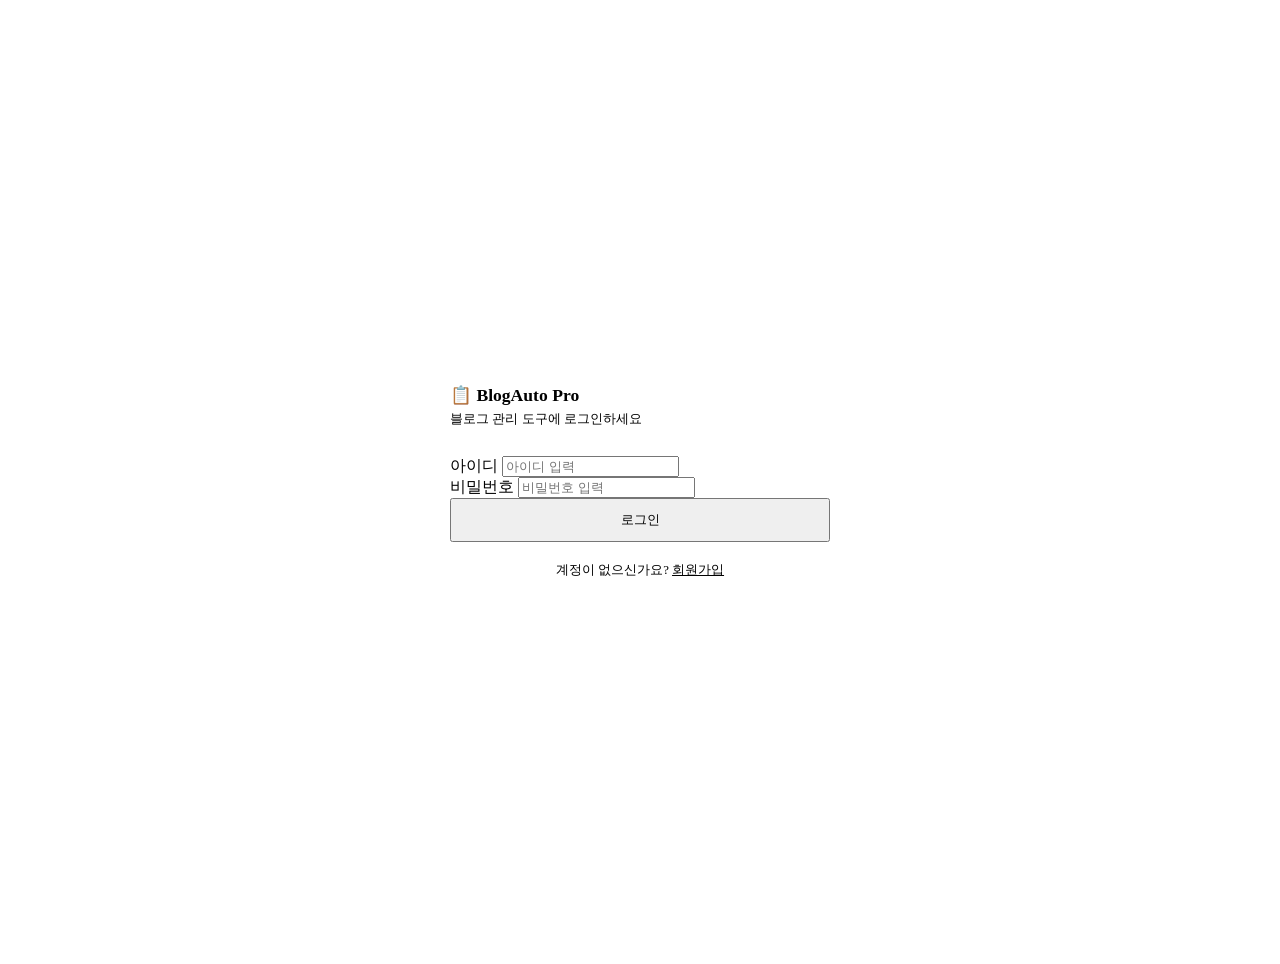
==== app.html @ a4517ece "Add files via upload" ====
<!DOCTYPE html>
<html lang="ko">
<head>
  <meta charset="UTF-8" />
  <meta name="viewport" content="width=device-width, initial-scale=1.0" />
  <title>BlogAuto Pro - 블로그 관리</title>
  <link rel="stylesheet" href="/css/style.css" />
  <style>
    .login-wrap {
      min-height: 100vh;
      display: flex;
      align-items: center;
      justify-content: center;
      padding: 24px;
    }
    .login-box {
      background: var(--card);
      border: 1px solid var(--border);
      border-radius: 20px;
      padding: 36px 32px;
      width: 100%;
      max-width: 380px;
    }
    .login-logo {
      font-size: 1.1rem;
      font-weight: 700;
      color: var(--green);
      margin-bottom: 4px;
    }
    .login-subtitle {
      font-size: 0.82rem;
      color: var(--muted);
      margin-bottom: 28px;
    }
    .login-error {
      background: #ef444415;
      border: 1px solid var(--red);
      border-radius: 8px;
      padding: 10px 12px;
      font-size: 0.82rem;
      color: var(--red);
      margin-bottom: 16px;
      display: none;
    }
  </style>
</head>
<body>
  <div class="login-wrap">
    <div class="login-box">
      <div class="login-logo">📋 BlogAuto Pro</div>
      <div class="login-subtitle">블로그 관리 도구에 로그인하세요</div>

      <div class="login-error" id="errorMsg"></div>

      <div class="form-group">
        <label class="form-label">아이디</label>
        <input type="text" class="form-input" id="userId" placeholder="아이디 입력" />
      </div>
      <div class="form-group">
        <label class="form-label">비밀번호</label>
        <input type="password" class="form-input" id="password" placeholder="비밀번호 입력" />
      </div>
      <button class="btn btn-primary" style="width:100%; justify-content:center; padding:11px;" id="loginBtn">
        로그인
      </button>

      <div style="margin-top:20px; text-align:center; font-size:0.8rem; color:var(--muted)">
        계정이 없으신가요?
        <a href="https://www.blogautopro.com/signup" style="color:var(--green)">회원가입</a>
      </div>
    </div>
  </div>

  <script>
    // 이미 로그인돼 있으면 키워드 페이지로 이동
    if (localStorage.getItem("ba_token")) {
      window.location.href = "/keywords.html";
    }

    async function login() {
      const id = document.getElementById("userId").value.trim();
      const pw = document.getElementById("password").value.trim();
      const errEl = document.getElementById("errorMsg");
      const btn = document.getElementById("loginBtn");

      if (!id || !pw) {
        errEl.textContent = "아이디와 비밀번호를 입력해주세요";
        errEl.style.display = "block";
        return;
      }

      btn.textContent = "로그인 중...";
      btn.disabled = true;

      try {
        const res = await fetch("https://www.blogautopro.com/api/auth", {
          method: "POST",
          headers: { "Content-Type": "application/json" },
          body: JSON.stringify({ action: "login", userId: id, password: pw }),
        });
        const data = await res.json();

        if (data.ok && data.token) {
          localStorage.setItem("ba_token", data.token);
          localStorage.setItem("ba_user", JSON.stringify(data.user || { id }));
          window.location.href = "/keywords.html";
        } else {
          errEl.textContent = data.error || "로그인에 실패했습니다";
          errEl.style.display = "block";
          btn.textContent = "로그인";
          btn.disabled = false;
        }
      } catch {
        errEl.textContent = "네트워크 오류가 발생했습니다";
        errEl.style.display = "block";
        btn.textContent = "로그인";
        btn.disabled = false;
      }
    }

    document.getElementById("loginBtn").addEventListener("click", login);
    document.addEventListener("keydown", e => { if (e.key === "Enter") login(); });
  </script>
</body>
</html>
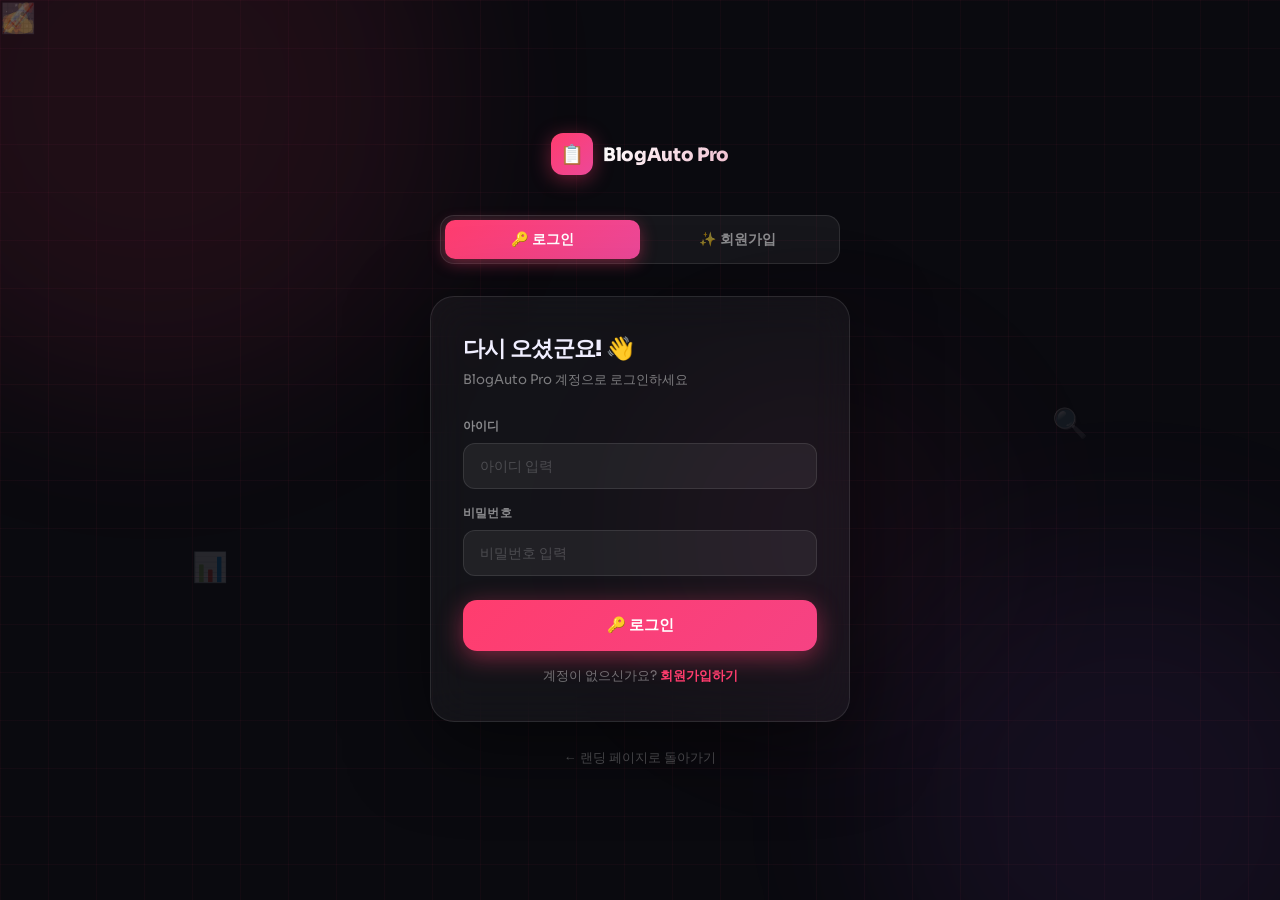
==== commit 400f87fd: "Update app.html" ====
--- a/app.html
+++ b/app.html
@@ -3,94 +3,342 @@
 <head>
   <meta charset="UTF-8" />
   <meta name="viewport" content="width=device-width, initial-scale=1.0" />
-  <title>BlogAuto Pro - 블로그 관리</title>
-  <link rel="stylesheet" href="/css/style.css" />
+  <title>로그인 — BlogAuto Pro</title>
+  <link href="https://fonts.googleapis.com/css2?family=Sora:wght@400;500;600;700;800&display=swap" rel="stylesheet"/>
   <style>
-    .login-wrap {
+    *, *::before, *::after { box-sizing: border-box; margin: 0; padding: 0; }
+    html { height: 100%; }
+    body {
+      font-family: 'Sora', sans-serif;
       min-height: 100vh;
+      background: #0a0a0f;
+      color: #f0eeff;
+      overflow-x: hidden;
       display: flex;
+      flex-direction: column;
+    }
+
+    /* ── 배경 효과 ── */
+    .bg-wrap {
+      position: fixed; inset: 0; z-index: 0; pointer-events: none; overflow: hidden;
+    }
+    .bg-blob {
+      position: absolute; border-radius: 50%; filter: blur(90px); opacity: 0.35;
+      animation: blobFloat 9s ease-in-out infinite;
+    }
+    .bg-blob-1 { width: 600px; height: 600px; background: rgba(255,61,110,0.25); top: -200px; left: -150px; animation-delay: 0s; }
+    .bg-blob-2 { width: 500px; height: 500px; background: rgba(168,85,247,0.2); bottom: -150px; right: -100px; animation-delay: -4s; }
+    .bg-blob-3 { width: 350px; height: 350px; background: rgba(236,72,153,0.15); top: 40%; left: 50%; animation-delay: -7s; }
+    @keyframes blobFloat {
+      0%,100% { transform: translateY(0) scale(1); }
+      50%      { transform: translateY(-30px) scale(1.06); }
+    }
+
+    /* 그리드 배경 */
+    .bg-grid {
+      position: absolute; inset: 0;
+      background-image:
+        linear-gradient(rgba(255,61,110,0.04) 1px, transparent 1px),
+        linear-gradient(90deg, rgba(255,61,110,0.04) 1px, transparent 1px);
+      background-size: 48px 48px;
+    }
+
+    /* 떠다니는 아이콘들 */
+    .float-icon {
+      position: absolute; font-size: 1.8rem; opacity: 0.12;
+      animation: floatIcon 6s ease-in-out infinite;
+    }
+    .float-icon:nth-child(1) { top: 15%; left: 8%; animation-delay: 0s; }
+    .float-icon:nth-child(2) { top: 25%; right: 10%; animation-delay: -2s; }
+    .float-icon:nth-child(3) { top: 60%; left: 5%; animation-delay: -4s; }
+    .float-icon:nth-child(4) { bottom: 20%; right: 8%; animation-delay: -1s; }
+    .float-icon:nth-child(5) { bottom: 35%; left: 15%; animation-delay: -3s; }
+    .float-icon:nth-child(6) { top: 45%; right: 15%; animation-delay: -5s; }
+    @keyframes floatIcon {
+      0%,100% { transform: translateY(0) rotate(0deg); }
+      50%      { transform: translateY(-20px) rotate(10deg); }
+    }
+
+    /* ── 메인 레이아웃 ── */
+    .page-wrap {
+      position: relative; z-index: 1;
+      flex: 1;
+      display: flex;
+      flex-direction: column;
       align-items: center;
       justify-content: center;
-      padding: 24px;
-    }
-    .login-box {
-      background: var(--card);
-      border: 1px solid var(--border);
-      border-radius: 20px;
+      padding: 24px 16px;
+      min-height: 100vh;
+    }
+
+    /* 상단 로고 */
+    .top-logo {
+      display: flex; align-items: center; gap: 10px;
+      margin-bottom: 40px; text-decoration: none;
+    }
+    .top-logo-icon {
+      width: 42px; height: 42px; border-radius: 12px;
+      background: linear-gradient(135deg, #ff3d6e, #ec4899);
+      display: flex; align-items: center; justify-content: center;
+      font-size: 1.2rem;
+      box-shadow: 0 4px 20px rgba(255,61,110,0.4);
+      animation: logoPulse 3s ease-in-out infinite;
+    }
+    @keyframes logoPulse {
+      0%,100% { box-shadow: 0 4px 20px rgba(255,61,110,0.4); }
+      50%      { box-shadow: 0 4px 32px rgba(255,61,110,0.7); }
+    }
+    .top-logo-text {
+      font-size: 1.15rem; font-weight: 800; letter-spacing: -0.02em;
+      background: linear-gradient(135deg, #fff, #f0c0d0);
+      -webkit-background-clip: text; -webkit-text-fill-color: transparent; background-clip: text;
+    }
+
+    /* 탭 (로그인/회원가입 전환) */
+    .tab-wrap {
+      display: flex; background: rgba(255,255,255,0.05);
+      border: 1px solid rgba(255,255,255,0.1);
+      border-radius: 14px; padding: 4px;
+      margin-bottom: 32px; width: 100%; max-width: 400px;
+    }
+    .tab-btn {
+      flex: 1; padding: 10px; border-radius: 10px; border: none;
+      font-family: 'Sora', sans-serif; font-size: 0.88rem; font-weight: 700;
+      cursor: pointer; transition: all 0.25s; color: rgba(255,255,255,0.5);
+      background: transparent;
+    }
+    .tab-btn.active {
+      background: linear-gradient(135deg, #ff3d6e, #ec4899);
+      color: white;
+      box-shadow: 0 4px 16px rgba(255,61,110,0.4);
+    }
+
+    /* 카드 */
+    .auth-card {
+      width: 100%; max-width: 420px;
+      background: rgba(255,255,255,0.04);
+      border: 1px solid rgba(255,255,255,0.1);
+      border-radius: 24px;
       padding: 36px 32px;
+      backdrop-filter: blur(20px);
+      box-shadow: 0 24px 80px rgba(0,0,0,0.5);
+    }
+
+    .auth-title {
+      font-size: 1.4rem; font-weight: 800; letter-spacing: -0.03em;
+      margin-bottom: 6px;
+    }
+    .auth-subtitle {
+      font-size: 0.83rem; color: rgba(255,255,255,0.45);
+      margin-bottom: 28px; line-height: 1.5;
+    }
+
+    /* 폼 */
+    .form-group { margin-bottom: 16px; }
+    .form-label {
+      display: block; font-size: 0.78rem; font-weight: 600;
+      color: rgba(255,255,255,0.5); margin-bottom: 8px; letter-spacing: 0.02em;
+    }
+    .form-input {
       width: 100%;
-      max-width: 380px;
-    }
-    .login-logo {
-      font-size: 1.1rem;
-      font-weight: 700;
-      color: var(--green);
-      margin-bottom: 4px;
-    }
-    .login-subtitle {
-      font-size: 0.82rem;
-      color: var(--muted);
-      margin-bottom: 28px;
-    }
-    .login-error {
-      background: #ef444415;
-      border: 1px solid var(--red);
-      border-radius: 8px;
-      padding: 10px 12px;
-      font-size: 0.82rem;
-      color: var(--red);
-      margin-bottom: 16px;
-      display: none;
+      background: rgba(255,255,255,0.06);
+      border: 1.5px solid rgba(255,255,255,0.1);
+      border-radius: 12px; padding: 13px 16px;
+      font-size: 0.9rem; font-family: 'Sora', sans-serif;
+      color: #f0eeff; outline: none; transition: all 0.2s;
+    }
+    .form-input::placeholder { color: rgba(255,255,255,0.2); }
+    .form-input:focus {
+      border-color: #ff3d6e;
+      background: rgba(255,61,110,0.06);
+      box-shadow: 0 0 0 3px rgba(255,61,110,0.15);
+    }
+
+    /* 에러 */
+    .error-box {
+      background: rgba(239,68,68,0.1);
+      border: 1px solid rgba(239,68,68,0.3);
+      border-radius: 10px; padding: 11px 14px;
+      font-size: 0.82rem; color: #fca5a5;
+      margin-bottom: 16px; display: none;
+    }
+
+    /* 제출 버튼 */
+    .btn-submit {
+      width: 100%; padding: 15px;
+      border: none; border-radius: 14px;
+      font-family: 'Sora', sans-serif; font-size: 0.95rem; font-weight: 700;
+      color: white; cursor: pointer;
+      background: linear-gradient(135deg, #ff3d6e, #ec4899);
+      background-size: 200% 200%;
+      box-shadow: 0 6px 24px rgba(255,61,110,0.45);
+      transition: all 0.25s;
+      animation: gradientShift 4s ease infinite;
+      margin-top: 8px;
+    }
+    .btn-submit:hover:not(:disabled) {
+      transform: translateY(-2px);
+      box-shadow: 0 10px 32px rgba(255,61,110,0.6);
+    }
+    .btn-submit:disabled { opacity: 0.6; cursor: not-allowed; transform: none; }
+    @keyframes gradientShift {
+      0% { background-position: 0% 50%; }
+      50% { background-position: 100% 50%; }
+      100% { background-position: 0% 50%; }
+    }
+
+    /* 구분선 */
+    .divider {
+      display: flex; align-items: center; gap: 12px;
+      margin: 20px 0; color: rgba(255,255,255,0.2); font-size: 0.78rem;
+    }
+    .divider::before, .divider::after {
+      content: ''; flex: 1; height: 1px; background: rgba(255,255,255,0.1);
+    }
+
+    /* 하단 링크 */
+    .auth-footer {
+      text-align: center; margin-top: 20px;
+      font-size: 0.82rem; color: rgba(255,255,255,0.4);
+    }
+    .auth-footer a { color: #ff3d6e; font-weight: 600; text-decoration: none; }
+    .auth-footer a:hover { text-decoration: underline; }
+
+    /* 랜딩으로 돌아가기 */
+    .back-link {
+      display: inline-flex; align-items: center; gap: 6px;
+      margin-top: 28px; font-size: 0.8rem; color: rgba(255,255,255,0.3);
+      text-decoration: none; transition: color 0.2s;
+    }
+    .back-link:hover { color: rgba(255,255,255,0.7); }
+
+    /* 로그인 성공 시 대시보드 버튼 */
+    .btn-dashboard {
+      width: 100%; padding: 15px;
+      border: none; border-radius: 14px;
+      font-family: 'Sora', sans-serif; font-size: 0.95rem; font-weight: 700;
+      color: white; cursor: pointer;
+      background: linear-gradient(135deg, #10b981, #059669);
+      box-shadow: 0 6px 24px rgba(16,185,129,0.4);
+      transition: all 0.25s; text-decoration: none;
+      display: none; align-items: center; justify-content: center; gap: 8px;
+      margin-top: 8px;
+    }
+
+    /* 반응형 */
+    @media (max-width: 480px) {
+      .auth-card { padding: 28px 20px; border-radius: 20px; }
+      .auth-title { font-size: 1.2rem; }
     }
   </style>
 </head>
 <body>
-  <div class="login-wrap">
-    <div class="login-box">
-      <div class="login-logo">📋 BlogAuto Pro</div>
-      <div class="login-subtitle">블로그 관리 도구에 로그인하세요</div>
-
-      <div class="login-error" id="errorMsg"></div>
+
+  <!-- 배경 -->
+  <div class="bg-wrap">
+    <div class="bg-grid"></div>
+    <div class="bg-blob bg-blob-1"></div>
+    <div class="bg-blob bg-blob-2"></div>
+    <div class="bg-blob bg-blob-3"></div>
+    <div class="float-icon">📊</div>
+    <div class="float-icon">🔍</div>
+    <div class="float-icon">💰</div>
+    <div class="float-icon">✍️</div>
+    <div class="float-icon">📈</div>
+    <div class="float-icon">🚀</div>
+  </div>
+
+  <div class="page-wrap">
+
+    <!-- 로고 -->
+    <a href="/index.html" class="top-logo">
+      <div class="top-logo-icon">📋</div>
+      <div class="top-logo-text">BlogAuto Pro</div>
+    </a>
+
+    <!-- 탭 -->
+    <div class="tab-wrap">
+      <button class="tab-btn active" id="tabLogin" onclick="switchTab('login')">🔑 로그인</button>
+      <button class="tab-btn" id="tabSignup" onclick="switchTab('signup')">✨ 회원가입</button>
+    </div>
+
+    <!-- 로그인 카드 -->
+    <div class="auth-card" id="loginCard">
+      <div class="auth-title">다시 오셨군요! 👋</div>
+      <div class="auth-subtitle">BlogAuto Pro 계정으로 로그인하세요</div>
+
+      <div class="error-box" id="loginError"></div>
 
       <div class="form-group">
         <label class="form-label">아이디</label>
-        <input type="text" class="form-input" id="userId" placeholder="아이디 입력" />
+        <input type="text" class="form-input" id="loginId" placeholder="아이디 입력" autocomplete="username" />
       </div>
       <div class="form-group">
         <label class="form-label">비밀번호</label>
-        <input type="password" class="form-input" id="password" placeholder="비밀번호 입력" />
+        <input type="password" class="form-input" id="loginPw" placeholder="비밀번호 입력" autocomplete="current-password" />
       </div>
-      <button class="btn btn-primary" style="width:100%; justify-content:center; padding:11px;" id="loginBtn">
-        로그인
-      </button>
-
-      <div style="margin-top:20px; text-align:center; font-size:0.8rem; color:var(--muted)">
-        계정이 없으신가요?
-        <a href="https://www.blogautopro.com/signup" style="color:var(--green)">회원가입</a>
+
+      <button class="btn-submit" id="loginBtn" onclick="doLogin()">🔑 로그인</button>
+      <a href="/keywords.html" class="btn-dashboard" id="dashboardBtn">📊 블로그 관리 시작하기 →</a>
+
+      <div class="auth-footer" style="margin-top:16px;">
+        계정이 없으신가요? <a href="#" onclick="switchTab('signup')">회원가입하기</a>
       </div>
     </div>
+
+    <!-- 회원가입 카드 -->
+    <div class="auth-card" id="signupCard" style="display:none;">
+      <div class="auth-title">함께 시작해요! 🚀</div>
+      <div class="auth-subtitle">BlogAuto Pro 계정을 만들고 블로그 관리를 시작하세요</div>
+
+      <div class="error-box" id="signupError"></div>
+
+      <button class="btn-submit" style="background: linear-gradient(135deg, #6c5ce7, #a855f7); box-shadow: 0 6px 24px rgba(108,92,231,0.45);"
+        onclick="window.location.href='https://www.blogautopro.com/signup'">
+        ✨ BlogAuto Pro에서 회원가입하기
+      </button>
+
+      <div class="divider">회원가입 후 로그인하세요</div>
+
+      <div class="auth-footer">
+        이미 계정이 있으신가요? <a href="#" onclick="switchTab('login')">로그인하기</a>
+      </div>
+    </div>
+
+    <!-- 뒤로가기 -->
+    <a href="/index.html" class="back-link">← 랜딩 페이지로 돌아가기</a>
+
   </div>
 
   <script>
-    // 이미 로그인돼 있으면 키워드 페이지로 이동
+    // 이미 로그인돼 있으면 바로 대시보드로
     if (localStorage.getItem("ba_token")) {
-      window.location.href = "/keywords.html";
-    }
-
-    async function login() {
-      const id = document.getElementById("userId").value.trim();
-      const pw = document.getElementById("password").value.trim();
-      const errEl = document.getElementById("errorMsg");
+      document.getElementById("loginBtn").style.display = "none";
+      const db = document.getElementById("dashboardBtn");
+      db.style.display = "flex";
+    }
+
+    function switchTab(tab) {
+      const isLogin = tab === "login";
+      document.getElementById("tabLogin").classList.toggle("active", isLogin);
+      document.getElementById("tabSignup").classList.toggle("active", !isLogin);
+      document.getElementById("loginCard").style.display = isLogin ? "block" : "none";
+      document.getElementById("signupCard").style.display = isLogin ? "none" : "block";
+    }
+
+    async function doLogin() {
+      const id = document.getElementById("loginId").value.trim();
+      const pw = document.getElementById("loginPw").value.trim();
+      const errEl = document.getElementById("loginError");
       const btn = document.getElementById("loginBtn");
 
       if (!id || !pw) {
         errEl.textContent = "아이디와 비밀번호를 입력해주세요";
-        errEl.style.display = "block";
-        return;
+        errEl.style.display = "block"; return;
       }
 
-      btn.textContent = "로그인 중...";
-      btn.disabled = true;
+      btn.textContent = "로그인 중..."; btn.disabled = true;
+      errEl.style.display = "none";
 
       try {
         const res = await fetch("https://www.blogautopro.com/api/auth", {
@@ -103,23 +351,30 @@
         if (data.ok && data.token) {
           localStorage.setItem("ba_token", data.token);
           localStorage.setItem("ba_user", JSON.stringify(data.user || { id }));
-          window.location.href = "/keywords.html";
+          btn.textContent = "✅ 로그인 성공!";
+          setTimeout(() => { window.location.href = "/keywords.html"; }, 600);
         } else {
-          errEl.textContent = data.error || "로그인에 실패했습니다";
+          errEl.textContent = data.error || "아이디 또는 비밀번호가 틀렸어요";
           errEl.style.display = "block";
-          btn.textContent = "로그인";
-          btn.disabled = false;
+          btn.textContent = "🔑 로그인"; btn.disabled = false;
         }
       } catch {
         errEl.textContent = "네트워크 오류가 발생했습니다";
         errEl.style.display = "block";
-        btn.textContent = "로그인";
-        btn.disabled = false;
+        btn.textContent = "🔑 로그인"; btn.disabled = false;
       }
     }
 
-    document.getElementById("loginBtn").addEventListener("click", login);
-    document.addEventListener("keydown", e => { if (e.key === "Enter") login(); });
+    // URL 파라미터로 탭 전환
+    const params = new URLSearchParams(window.location.search);
+    if (params.get("tab") === "signup") switchTab("signup");
+
+    // Enter 키
+    document.addEventListener("keydown", e => {
+      if (e.key === "Enter") {
+        if (document.getElementById("loginCard").style.display !== "none") doLogin();
+      }
+    });
   </script>
 </body>
 </html>
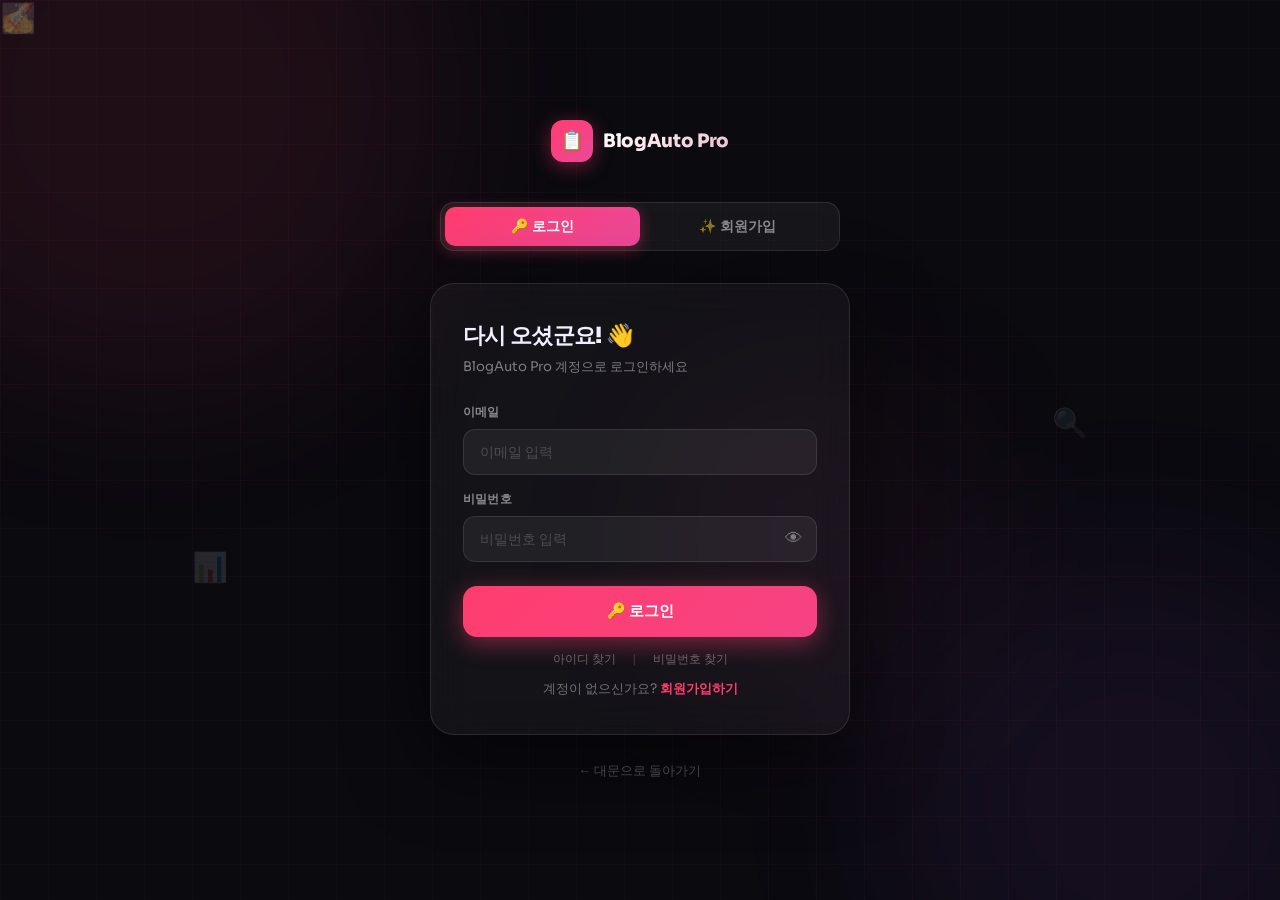
==== commit 247fddbc: "Update app.html" ====
--- a/app.html
+++ b/app.html
@@ -270,18 +270,26 @@
       <div class="error-box" id="loginError"></div>
 
       <div class="form-group">
-        <label class="form-label">아이디</label>
-        <input type="text" class="form-input" id="loginId" placeholder="아이디 입력" autocomplete="username" />
+        <label class="form-label">이메일</label>
+        <input type="email" class="form-input" id="loginId" placeholder="이메일 입력" autocomplete="email" />
       </div>
       <div class="form-group">
         <label class="form-label">비밀번호</label>
-        <input type="password" class="form-input" id="loginPw" placeholder="비밀번호 입력" autocomplete="current-password" />
+        <div style="position:relative;">
+          <input type="password" class="form-input" id="loginPw" placeholder="비밀번호 입력" autocomplete="current-password" style="padding-right:48px;" />
+          <button type="button" id="togglePw" onclick="togglePassword()" style="position:absolute;right:14px;top:50%;transform:translateY(-50%);background:none;border:none;cursor:pointer;color:rgba(255,255,255,0.4);font-size:1.1rem;padding:0;line-height:1;">👁</button>
+        </div>
       </div>
 
       <button class="btn-submit" id="loginBtn" onclick="doLogin()">🔑 로그인</button>
       <a href="/keywords.html" class="btn-dashboard" id="dashboardBtn">📊 블로그 관리 시작하기 →</a>
 
-      <div class="auth-footer" style="margin-top:16px;">
+      <div style="display:flex; justify-content:center; gap:16px; margin-top:14px;">
+        <a href="#" onclick="switchModal('findId')" style="font-size:0.78rem; color:rgba(255,255,255,0.35); text-decoration:none;">아이디 찾기</a>
+        <span style="color:rgba(255,255,255,0.15); font-size:0.78rem;">|</span>
+        <a href="#" onclick="switchModal('findPw')" style="font-size:0.78rem; color:rgba(255,255,255,0.35); text-decoration:none;">비밀번호 찾기</a>
+      </div>
+      <div class="auth-footer" style="margin-top:12px;">
         계정이 없으신가요? <a href="#" onclick="switchTab('signup')">회원가입하기</a>
       </div>
     </div>
@@ -305,17 +313,61 @@
       </div>
     </div>
 
-    <!-- 뒤로가기 -->
-    <a href="/index.html" class="back-link">← 랜딩 페이지로 돌아가기</a>
+    <!-- 아이디 찾기 모달 -->
+    <div id="modalFindId" style="display:none; position:fixed; inset:0; background:rgba(0,0,0,0.7); z-index:200; align-items:center; justify-content:center; padding:24px;">
+      <div style="background:#1a1a2e; border:1px solid rgba(255,61,110,0.3); border-radius:20px; padding:32px; width:100%; max-width:380px;">
+        <div style="font-size:1.1rem; font-weight:800; margin-bottom:6px;">🔍 아이디 찾기</div>
+        <div style="font-size:0.8rem; color:rgba(255,255,255,0.4); margin-bottom:24px;">가입한 이메일로 아이디를 확인하세요</div>
+        <div id="findIdError" style="background:rgba(239,68,68,0.1); border:1px solid rgba(239,68,68,0.3); border-radius:10px; padding:11px 14px; font-size:0.82rem; color:#fca5a5; margin-bottom:16px; display:none;"></div>
+        <div id="findIdResult" style="background:rgba(16,185,129,0.1); border:1px solid rgba(16,185,129,0.3); border-radius:10px; padding:11px 14px; font-size:0.82rem; color:#6ee7b7; margin-bottom:16px; display:none;"></div>
+        <div style="margin-bottom:16px;">
+          <label style="display:block; font-size:0.78rem; font-weight:600; color:rgba(255,255,255,0.5); margin-bottom:8px;">이메일</label>
+          <input type="email" id="findIdEmail" class="form-input" placeholder="가입한 이메일 입력" />
+        </div>
+        <button class="btn-submit" onclick="doFindId()" style="margin-bottom:12px;">🔍 아이디 찾기</button>
+        <button onclick="closeModal('findId')" style="width:100%; padding:11px; background:transparent; border:1px solid rgba(255,255,255,0.15); border-radius:12px; color:rgba(255,255,255,0.4); font-family:'Sora',sans-serif; font-size:0.85rem; cursor:pointer;">닫기</button>
+      </div>
+    </div>
+
+    <!-- 비밀번호 찾기 모달 -->
+    <div id="modalFindPw" style="display:none; position:fixed; inset:0; background:rgba(0,0,0,0.7); z-index:200; align-items:center; justify-content:center; padding:24px;">
+      <div style="background:#1a1a2e; border:1px solid rgba(255,61,110,0.3); border-radius:20px; padding:32px; width:100%; max-width:380px;">
+        <div style="font-size:1.1rem; font-weight:800; margin-bottom:6px;">🔑 비밀번호 찾기</div>
+        <div style="font-size:0.8rem; color:rgba(255,255,255,0.4); margin-bottom:24px;">아이디와 이메일로 임시 비밀번호를 발급받으세요</div>
+        <div id="findPwError" style="background:rgba(239,68,68,0.1); border:1px solid rgba(239,68,68,0.3); border-radius:10px; padding:11px 14px; font-size:0.82rem; color:#fca5a5; margin-bottom:16px; display:none;"></div>
+        <div id="findPwResult" style="background:rgba(16,185,129,0.1); border:1px solid rgba(16,185,129,0.3); border-radius:10px; padding:11px 14px; font-size:0.82rem; color:#6ee7b7; margin-bottom:16px; display:none;"></div>
+        <div style="margin-bottom:16px;">
+          <label style="display:block; font-size:0.78rem; font-weight:600; color:rgba(255,255,255,0.5); margin-bottom:8px;">아이디</label>
+          <input type="text" id="findPwId" class="form-input" placeholder="가입한 아이디 입력" />
+        </div>
+        <div style="margin-bottom:16px;">
+          <label style="display:block; font-size:0.78rem; font-weight:600; color:rgba(255,255,255,0.5); margin-bottom:8px;">이메일</label>
+          <input type="email" id="findPwEmail" class="form-input" placeholder="가입한 이메일 입력" />
+        </div>
+        <button class="btn-submit" onclick="doFindPw()" style="margin-bottom:12px;">🔑 임시 비밀번호 발급</button>
+        <button onclick="closeModal('findPw')" style="width:100%; padding:11px; background:transparent; border:1px solid rgba(255,255,255,0.15); border-radius:12px; color:rgba(255,255,255,0.4); font-family:'Sora',sans-serif; font-size:0.85rem; cursor:pointer;">닫기</button>
+      </div>
+    </div>
+
+    <!-- 하단 버튼 -->
+    <div style="display:flex; gap:12px; margin-top:28px; flex-wrap:wrap; justify-content:center;">
+      <a href="/index.html" class="back-link" style="margin-top:0;">← 대문으로 돌아가기</a>
+      <a href="https://www.blogautopro.com/dashboard" id="backToDashboard"
+        style="display:none; align-items:center; gap:6px; font-size:0.8rem; color:rgba(255,255,255,0.3); text-decoration:none; transition:color 0.2s;"
+        onmouseover="this.style.color='rgba(255,255,255,0.7)'"
+        onmouseout="this.style.color='rgba(255,255,255,0.3)'">
+        🚀 BlogAuto Pro 대시보드로
+      </a>
+    </div>
 
   </div>
 
   <script>
-    // 이미 로그인돼 있으면 바로 대시보드로
+    // 이미 로그인돼 있으면 대시보드 버튼 표시
     if (localStorage.getItem("ba_token")) {
       document.getElementById("loginBtn").style.display = "none";
-      const db = document.getElementById("dashboardBtn");
-      db.style.display = "flex";
+      document.getElementById("dashboardBtn").style.display = "flex";
+      document.getElementById("backToDashboard").style.display = "inline-flex";
     }
 
     function switchTab(tab) {
@@ -333,7 +385,16 @@
       const btn = document.getElementById("loginBtn");
 
       if (!id || !pw) {
-        errEl.textContent = "아이디와 비밀번호를 입력해주세요";
+        errEl.textContent = "이메일과 비밀번호를 입력해주세요";
+        errEl.style.display = "block"; return;
+      }
+      const emailRegex = /^[^\s@]+@[^\s@]+\.[^\s@]+$/;
+      if (!emailRegex.test(id)) {
+        errEl.textContent = "올바른 이메일 형식이 아니에요 (예: example@gmail.com)";
+        errEl.style.display = "block"; return;
+      }
+      if (pw.length < 6) {
+        errEl.textContent = "비밀번호는 6자 이상 입력해주세요";
         errEl.style.display = "block"; return;
       }
 
@@ -343,8 +404,9 @@
       try {
         const res = await fetch("https://www.blogautopro.com/api/auth", {
           method: "POST",
+          mode: "cors",
           headers: { "Content-Type": "application/json" },
-          body: JSON.stringify({ action: "login", userId: id, password: pw }),
+          body: JSON.stringify({ action: "login", email: id, password: pw }),
         });
         const data = await res.json();
 
@@ -352,6 +414,7 @@
           localStorage.setItem("ba_token", data.token);
           localStorage.setItem("ba_user", JSON.stringify(data.user || { id }));
           btn.textContent = "✅ 로그인 성공!";
+          document.getElementById("backToDashboard").style.display = "inline-flex";
           setTimeout(() => { window.location.href = "/keywords.html"; }, 600);
         } else {
           errEl.textContent = data.error || "아이디 또는 비밀번호가 틀렸어요";
@@ -369,6 +432,75 @@
     const params = new URLSearchParams(window.location.search);
     if (params.get("tab") === "signup") switchTab("signup");
 
+    // 비밀번호 보기/숨기기
+    function togglePassword() {
+      const input = document.getElementById("loginPw");
+      const btn = document.getElementById("togglePw");
+      if (input.type === "password") {
+        input.type = "text";
+        btn.textContent = "🙈";
+      } else {
+        input.type = "password";
+        btn.textContent = "👁";
+      }
+    }
+
+    // 아이디/비번 찾기 모달
+    function switchModal(type) {
+      document.getElementById("modalFindId").style.display = type === "findId" ? "flex" : "none";
+      document.getElementById("modalFindPw").style.display = type === "findPw" ? "flex" : "none";
+    }
+    function closeModal(type) {
+      document.getElementById(type === "findId" ? "modalFindId" : "modalFindPw").style.display = "none";
+    }
+
+    async function doFindId() {
+      const email = document.getElementById("findIdEmail").value.trim();
+      const errEl = document.getElementById("findIdError");
+      const resEl = document.getElementById("findIdResult");
+      errEl.style.display = "none"; resEl.style.display = "none";
+      if (!email) { errEl.textContent = "이메일을 입력해주세요"; errEl.style.display = "block"; return; }
+      try {
+        const res = await fetch("https://www.blogautopro.com/api/auth", {
+          method: "POST", mode: "cors",
+          headers: { "Content-Type": "application/json" },
+          body: JSON.stringify({ action: "find-id", email }),
+        });
+        const data = await res.json();
+        if (data.ok) {
+          resEl.textContent = "아이디: " + data.userId;
+          resEl.style.display = "block";
+        } else {
+          errEl.textContent = data.error || "찾을 수 없어요";
+          errEl.style.display = "block";
+        }
+      } catch { errEl.textContent = "네트워크 오류"; errEl.style.display = "block"; }
+    }
+
+    async function doFindPw() {
+      const userId = document.getElementById("findPwId").value.trim();
+      const email = document.getElementById("findPwEmail").value.trim();
+      const errEl = document.getElementById("findPwError");
+      const resEl = document.getElementById("findPwResult");
+      errEl.style.display = "none"; resEl.style.display = "none";
+      if (!userId || !email) { errEl.textContent = "아이디와 이메일을 모두 입력해주세요"; errEl.style.display = "block"; return; }
+      try {
+        const res = await fetch("https://www.blogautopro.com/api/auth", {
+          method: "POST", mode: "cors",
+          headers: { "Content-Type": "application/json" },
+          body: JSON.stringify({ action: "reset-password", userId, email }),
+        });
+        const data = await res.json();
+        if (data.ok) {
+          resEl.textContent = "임시 비밀번호: " + data.tempPw + " (로그인 후 변경해주세요)";
+          resEl.style.display = "block";
+        } else {
+          errEl.textContent = data.error || "찾을 수 없어요";
+          errEl.style.display = "block";
+        }
+      } catch { errEl.textContent = "네트워크 오류"; errEl.style.display = "block"; }
+    }
+
     // Enter 키
     document.addEventListener("keydown", e => {
       if (e.key === "Enter") {
